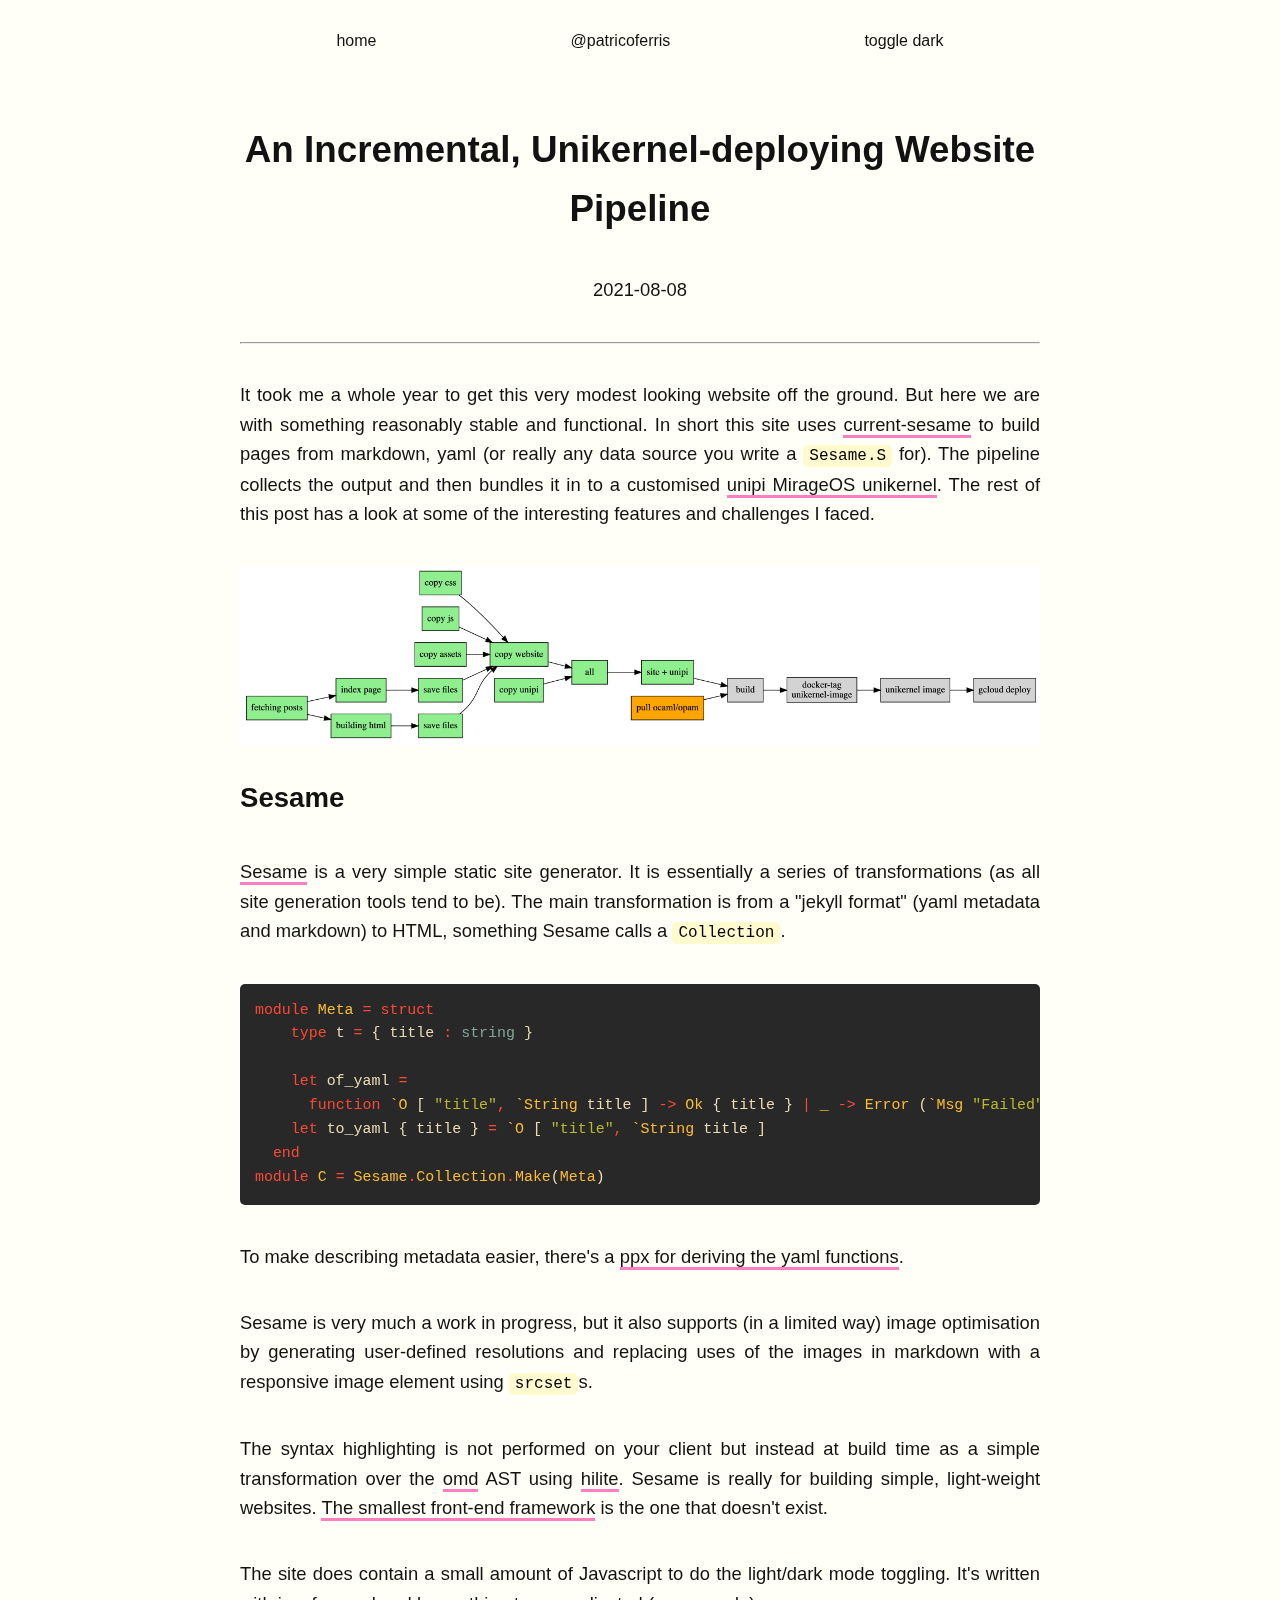
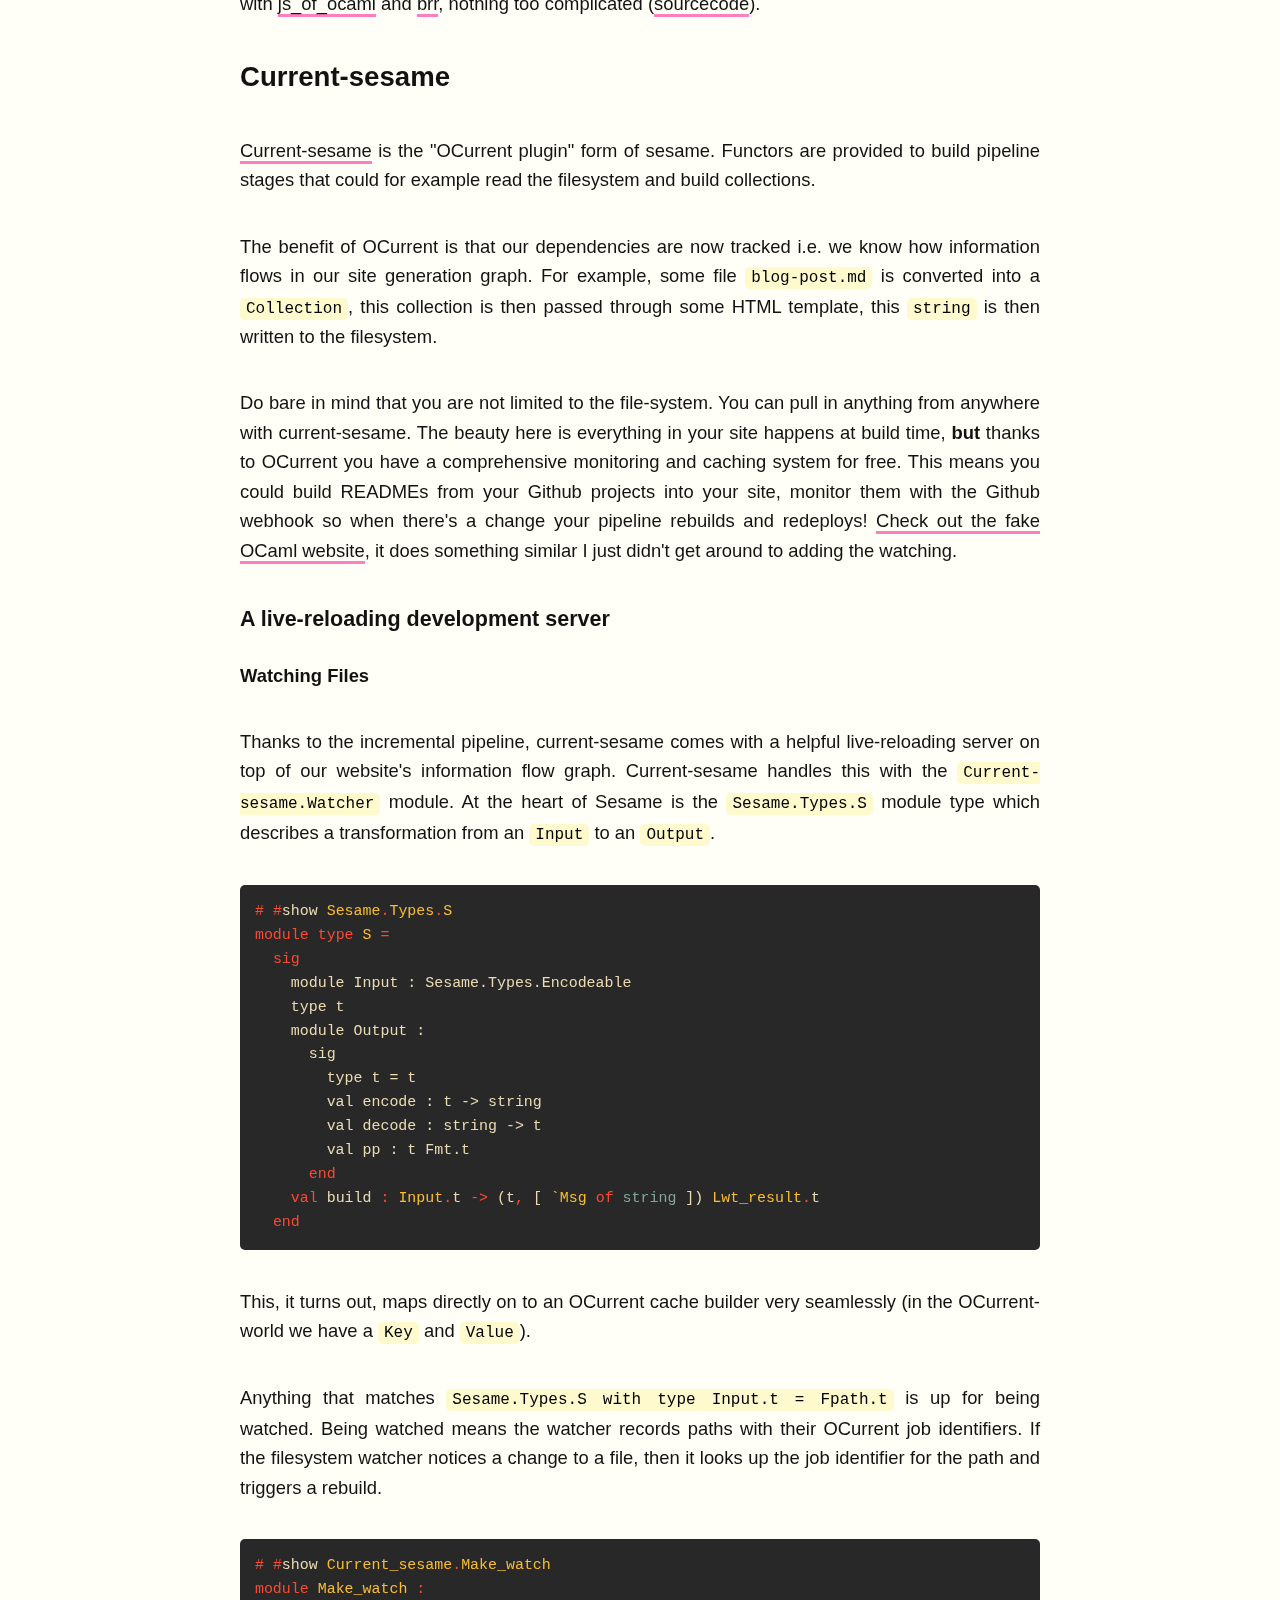
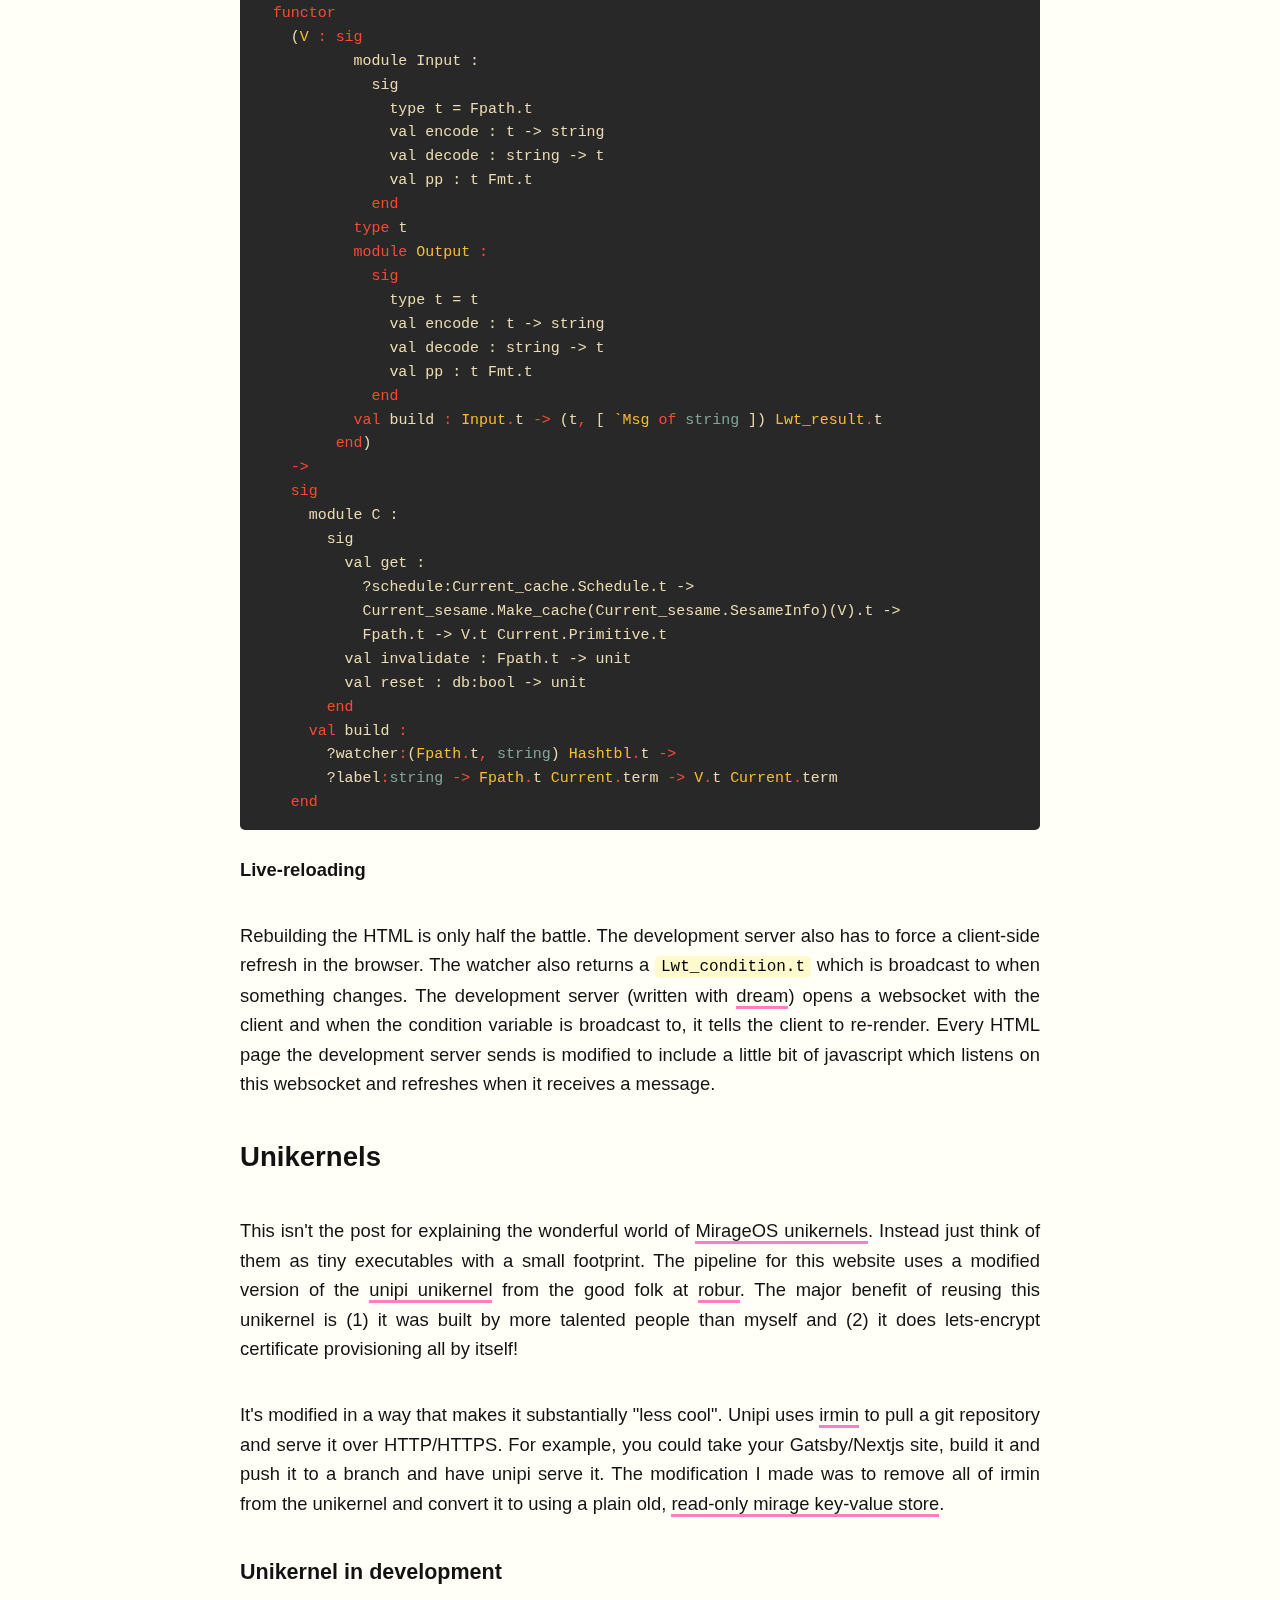
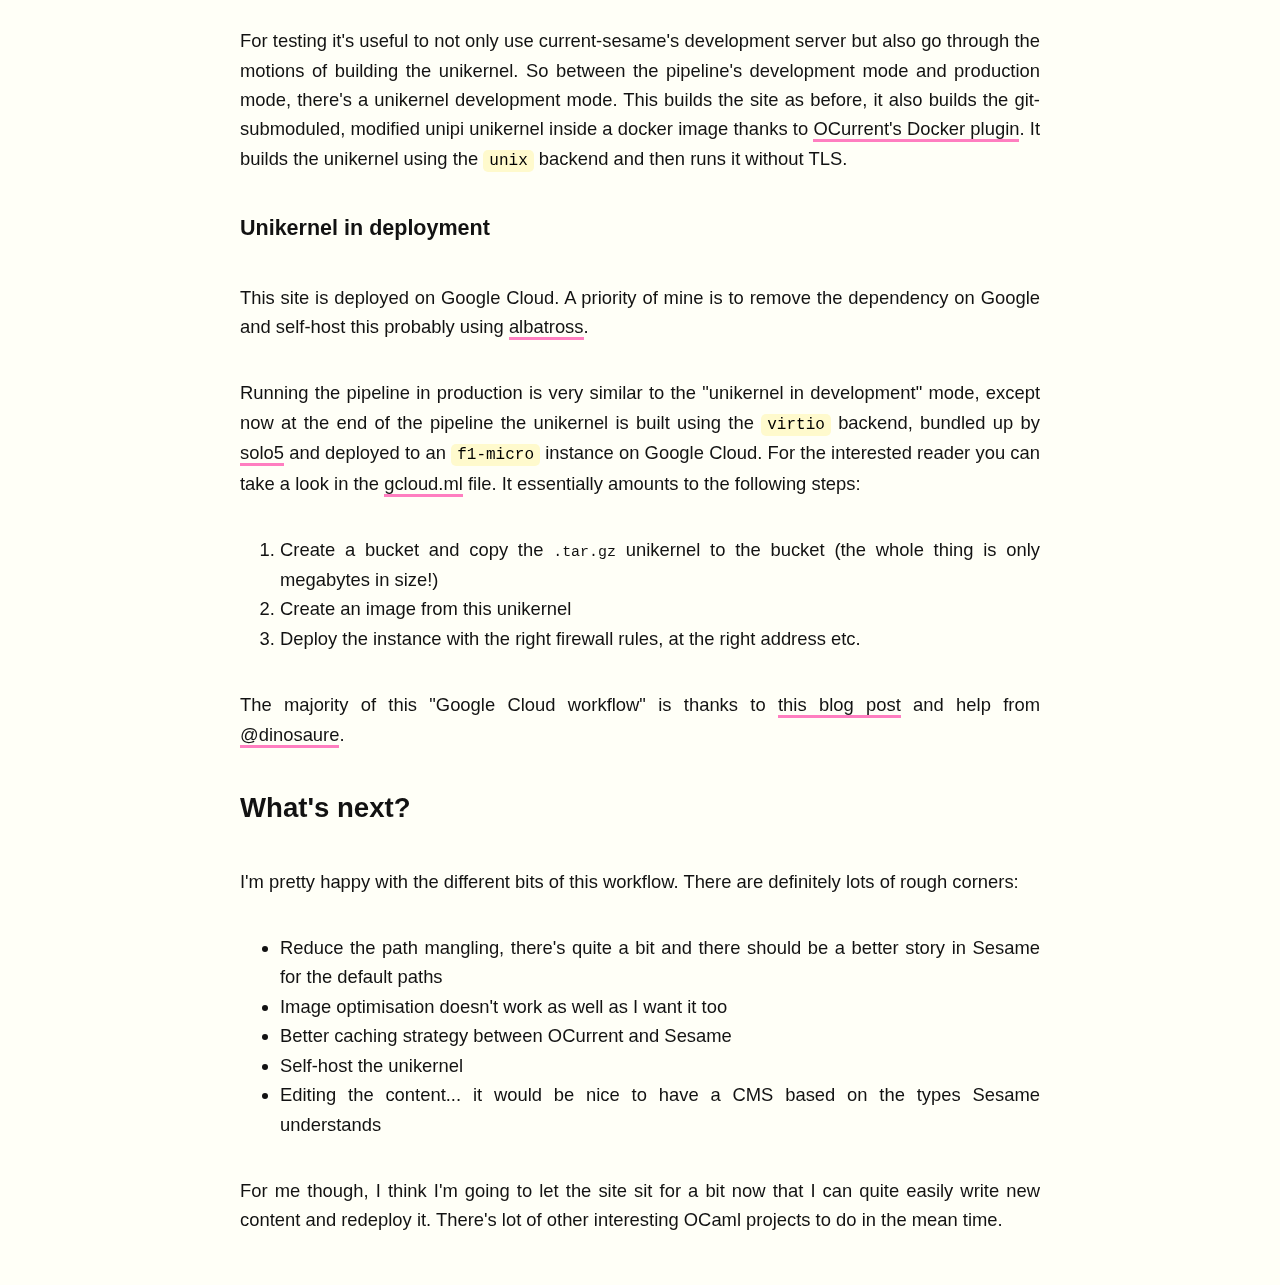
==== posts/site/index.html @ a673a971 "update live site" ====
<!DOCTYPE html>
<html lang="en">
  <head>
    <meta charset="UTF-8">
    <meta name="viewport" content="width=device-width, initial-scale=1.0">
    <meta name="description" content="A detailed look at how you are able read this description.">
    <script defer="defer" src="/js/main.js"></script> 
    <link rel="stylesheet" href="/main.css" />
    <title>An Incremental, Unikernel-deploying Website Pipeline</title>
  </head>
  <body>
    <script src="/js/root.js"></script> 
    <div class='nav'>
      <a class='title' href='/'>home</a>
      <a class='title' href='https://twitter.com/patricoferris'>@patricoferris</a>
      <a href='#' id='toggle' class='title'>toggle dark</a>
    </div>
    <div class="content">
  <div style="text-align: center;">
    <h1 class="h1-title">An Incremental, Unikernel-deploying Website Pipeline</h1>
    <p class="date">2021-08-08</p>
    <hr>
  </div>
  <div class="content-body">
    <p>It took me a whole year to get this very modest looking website off the ground. But here
we are with something reasonably stable and functional. In short this site uses <a href="https://github.com/patricoferris/sesame">current-sesame</a>
to build pages from markdown, yaml (or really any data source you write a <code>Sesame.S</code> for).
The pipeline collects the output and then bundles it in to a customised <a href="https://github.com/robur/unipi">unipi MirageOS unikernel</a>. The rest
of this post has a look at some of the interesting features and challenges I faced.</p>
<img width="100%" alt="An OCurrent pipeline showing the information flow for this website. First the HTML is built, then the unikernel before deploying it" src="/assets/pipeline.png" />
<h2>Sesame</h2>
<p><a href="https://github.com/patricoferris/sesame">Sesame</a> is a very simple static site generator. It is essentially
a series of transformations (as all site generation tools tend to be). The main transformation is from
a &quot;jekyll format&quot; (yaml metadata and markdown) to HTML, something Sesame calls a <code>Collection</code>.</p>
<pre><code><span class="ocaml-keyword">module</span><span class="ocaml-source"> </span><span class="ocaml-constant-language">Meta</span><span class="ocaml-source"> </span><span class="ocaml-keyword-operator">=</span><span class="ocaml-source"> </span><span class="ocaml-keyword">struct</span><span class="ocaml-source">
</span><span class="ocaml-source">    </span><span class="ocaml-keyword">type</span><span class="ocaml-source"> </span><span class="ocaml-source">t</span><span class="ocaml-source"> </span><span class="ocaml-keyword-operator">=</span><span class="ocaml-source"> { </span><span class="ocaml-source">title</span><span class="ocaml-source"> </span><span class="ocaml-keyword">:</span><span class="ocaml-source"> </span><span class="ocaml-support">string</span><span class="ocaml-source"> }
</span><span class="ocaml-source">
</span><span class="ocaml-source">    </span><span class="ocaml-keyword">let </span><span class="ocaml-entity-name">of_yaml</span><span class="ocaml-source"> </span><span class="ocaml-keyword-operator">=</span><span class="ocaml-source"> 
</span><span class="ocaml-source">      </span><span class="ocaml-keyword">function</span><span class="ocaml-source"> </span><span class="ocaml-constant-language">`O</span><span class="ocaml-source"> </span><span class="ocaml-source">[</span><span class="ocaml-source"> </span><span class="ocaml-string-quoted">&quot;</span><span class="ocaml-string-quoted">title</span><span class="ocaml-string-quoted">&quot;</span><span class="ocaml-keyword">,</span><span class="ocaml-source"> </span><span class="ocaml-constant-language">`String</span><span class="ocaml-source"> </span><span class="ocaml-source">title</span><span class="ocaml-source"> </span><span class="ocaml-source">]</span><span class="ocaml-source"> </span><span class="ocaml-keyword-operator">-&gt;</span><span class="ocaml-source"> </span><span class="ocaml-constant-language">Ok</span><span class="ocaml-source"> { </span><span class="ocaml-source">title</span><span class="ocaml-source"> } </span><span class="ocaml-keyword">|</span><span class="ocaml-source"> </span><span class="ocaml-constant-language">_</span><span class="ocaml-source"> </span><span class="ocaml-keyword-operator">-&gt;</span><span class="ocaml-source"> </span><span class="ocaml-constant-language">Error</span><span class="ocaml-source"> </span><span class="ocaml-source">(</span><span class="ocaml-constant-language">`Msg</span><span class="ocaml-source"> </span><span class="ocaml-string-quoted">&quot;</span><span class="ocaml-string-quoted">Failed</span><span class="ocaml-string-quoted">&quot;</span><span class="ocaml-source">)</span><span class="ocaml-source">
</span><span class="ocaml-source">    </span><span class="ocaml-keyword">let </span><span class="ocaml-entity-name">to_yaml</span><span class="ocaml-source"> </span><span class="ocaml-source">{ </span><span class="ocaml-source">title</span><span class="ocaml-source"> } </span><span class="ocaml-keyword-operator">=</span><span class="ocaml-source"> </span><span class="ocaml-constant-language">`O</span><span class="ocaml-source"> </span><span class="ocaml-source">[</span><span class="ocaml-source"> </span><span class="ocaml-string-quoted">&quot;</span><span class="ocaml-string-quoted">title</span><span class="ocaml-string-quoted">&quot;</span><span class="ocaml-keyword">,</span><span class="ocaml-source"> </span><span class="ocaml-constant-language">`String</span><span class="ocaml-source"> </span><span class="ocaml-source">title</span><span class="ocaml-source"> </span><span class="ocaml-source">]</span><span class="ocaml-source">
</span><span class="ocaml-source">  </span><span class="ocaml-keyword">end</span><span class="ocaml-source">
</span><span class="ocaml-keyword">module</span><span class="ocaml-source"> </span><span class="ocaml-constant-language">C</span><span class="ocaml-source"> </span><span class="ocaml-keyword-operator">=</span><span class="ocaml-source"> </span><span class="ocaml-constant-language">Sesame</span><span class="ocaml-keyword">.</span><span class="ocaml-constant-language">Collection</span><span class="ocaml-keyword">.</span><span class="ocaml-constant-language">Make</span><span class="ocaml-source">(</span><span class="ocaml-constant-language">Meta</span><span class="ocaml-source">)</span><span class="ocaml-source">
</span></code></pre><p>To make describing metadata easier, there's a <a href="https://github.com/patricoferris/ppx_deriving_yaml">ppx for deriving the yaml functions</a>.</p>
<p>Sesame is very much a work in progress, but it also supports (in a limited way) image optimisation by generating user-defined
resolutions and replacing uses of the images in markdown with a responsive image element using <code>srcset</code>s.</p>
<p>The syntax highlighting is not performed on your client but instead at build time as a simple transformation over the <a href="https://github.com/ocaml/omd">omd</a>
AST using <a href="https://github.com/patricoferris/hilite">hilite</a>. Sesame is really for building simple, light-weight websites. <a href="https://medium.com/dailyjs/a-realworld-comparison-of-front-end-frameworks-2020-4e50655fe4c1">The smallest front-end framework</a> is the one that doesn't exist.</p>
<p>The site does contain a small amount of Javascript to do the light/dark mode toggling. It's written with <a href="https://github.com/ocsigen/js_of_ocaml">js_of_ocaml</a> and <a href="https://erratique.ch/software/brr">brr</a>, nothing too complicated (<a href="https://github.com/patricoferris/patricoferris-www/tree/main/src/js">sourcecode</a>).</p>
<h2>Current-sesame</h2>
<p><a href="https://github.com/patricoferris/sesame">Current-sesame</a> is the &quot;OCurrent plugin&quot; form of sesame. Functors are provided
to build pipeline stages that could for example read the filesystem and build collections.</p>
<p>The benefit of OCurrent is that our dependencies are now tracked i.e. we know how information flows in our site generation
graph. For example, some file <code>blog-post.md</code> is converted into a <code>Collection</code>, this collection is then passed through
some HTML template, this <code>string</code> is then written to the filesystem.</p>
<p>Do bare in mind that you are not limited to the file-system. You can pull in anything from anywhere with current-sesame. The beauty
here is everything in your site happens at build time, <strong>but</strong> thanks to OCurrent you have a comprehensive monitoring and caching system for free.
This means you could build READMEs from your Github projects into your site, monitor them with the Github webhook so when there's a change
your pipeline rebuilds and redeploys! <a href="https://github.com/patricoferris/sesame/blob/main/example/ocaml/changes.ml">Check out the fake OCaml website</a>, it does something similar I just didn't get around to adding the watching.</p>
<h3>A live-reloading development server</h3>
<h4>Watching Files</h4>
<p>Thanks to the incremental pipeline, current-sesame comes with a helpful live-reloading server on top of our website's information flow graph.
Current-sesame handles this with the <code>Current-sesame.Watcher</code> module. At the heart of Sesame is the <code>Sesame.Types.S</code> module type which
describes a transformation from an <code>Input</code> to an <code>Output</code>.</p>
<pre><code><span class="ocaml-keyword">#</span><span class="ocaml-source"> </span><span class="ocaml-keyword">#</span><span class="ocaml-source">show</span><span class="ocaml-source"> </span><span class="ocaml-constant-language">Sesame</span><span class="ocaml-keyword">.</span><span class="ocaml-constant-language">Types</span><span class="ocaml-keyword">.</span><span class="ocaml-constant-language">S</span><span class="ocaml-source">
</span><span class="ocaml-keyword">module</span><span class="ocaml-source"> </span><span class="ocaml-keyword">type</span><span class="ocaml-source"> </span><span class="ocaml-constant-language">S</span><span class="ocaml-source"> </span><span class="ocaml-keyword-operator">=</span><span class="ocaml-source">
</span><span class="ocaml-source">  </span><span class="ocaml-keyword">sig</span><span class="ocaml-source">
</span><span class="ocaml-source">    module Input : Sesame.Types.Encodeable
</span><span class="ocaml-source">    type t
</span><span class="ocaml-source">    module Output :
</span><span class="ocaml-source">      sig
</span><span class="ocaml-source">        type t = t
</span><span class="ocaml-source">        val encode : t -&gt; string
</span><span class="ocaml-source">        val decode : string -&gt; t
</span><span class="ocaml-source">        val pp : t Fmt.t
</span><span class="ocaml-source">      </span><span class="ocaml-keyword">end</span><span class="ocaml-source">
</span><span class="ocaml-source">    </span><span class="ocaml-keyword">val</span><span class="ocaml-source"> </span><span class="ocaml-source">build</span><span class="ocaml-source"> </span><span class="ocaml-keyword">:</span><span class="ocaml-source"> </span><span class="ocaml-constant-language">Input</span><span class="ocaml-keyword">.</span><span class="ocaml-source">t</span><span class="ocaml-source"> </span><span class="ocaml-keyword-operator">-&gt;</span><span class="ocaml-source"> </span><span class="ocaml-source">(</span><span class="ocaml-source">t</span><span class="ocaml-keyword">,</span><span class="ocaml-source"> </span><span class="ocaml-source">[</span><span class="ocaml-source"> </span><span class="ocaml-constant-language">`Msg</span><span class="ocaml-source"> </span><span class="ocaml-keyword">of</span><span class="ocaml-source"> </span><span class="ocaml-support">string</span><span class="ocaml-source"> </span><span class="ocaml-source">]</span><span class="ocaml-source">)</span><span class="ocaml-source"> </span><span class="ocaml-constant-language">Lwt_result</span><span class="ocaml-keyword">.</span><span class="ocaml-source">t</span><span class="ocaml-source">
</span><span class="ocaml-source">  </span><span class="ocaml-keyword">end</span><span class="ocaml-source">
</span></code></pre><p>This, it turns out, maps directly on to an OCurrent cache builder very seamlessly (in the OCurrent-world we have a <code>Key</code> and <code>Value</code>).</p>
<p>Anything that matches <code>Sesame.Types.S with type Input.t = Fpath.t</code> is up for being watched. Being watched means the watcher records paths with
their OCurrent job identifiers. If the filesystem watcher notices a change to a file, then it looks up the job identifier for the path
and triggers a rebuild.</p>
<pre><code><span class="ocaml-keyword">#</span><span class="ocaml-source"> </span><span class="ocaml-keyword">#</span><span class="ocaml-source">show</span><span class="ocaml-source"> </span><span class="ocaml-constant-language">Current_sesame</span><span class="ocaml-keyword">.</span><span class="ocaml-constant-language">Make_watch</span><span class="ocaml-source">
</span><span class="ocaml-keyword">module</span><span class="ocaml-source"> </span><span class="ocaml-constant-language">Make_watch</span><span class="ocaml-source"> </span><span class="ocaml-keyword">:</span><span class="ocaml-source">
</span><span class="ocaml-source">  </span><span class="ocaml-keyword">functor</span><span class="ocaml-source">
</span><span class="ocaml-source">    </span><span class="ocaml-source">(</span><span class="ocaml-constant-language">V</span><span class="ocaml-source"> </span><span class="ocaml-keyword">:</span><span class="ocaml-source"> </span><span class="ocaml-keyword">sig</span><span class="ocaml-source">
</span><span class="ocaml-source">           module Input :
</span><span class="ocaml-source">             sig
</span><span class="ocaml-source">               type t = Fpath.t
</span><span class="ocaml-source">               val encode : t -&gt; string
</span><span class="ocaml-source">               val decode : string -&gt; t
</span><span class="ocaml-source">               val pp : t Fmt.t
</span><span class="ocaml-source">             </span><span class="ocaml-keyword">end</span><span class="ocaml-source">
</span><span class="ocaml-source">           </span><span class="ocaml-keyword">type</span><span class="ocaml-source"> </span><span class="ocaml-source">t</span><span class="ocaml-source">
</span><span class="ocaml-source">           </span><span class="ocaml-keyword">module</span><span class="ocaml-source"> </span><span class="ocaml-constant-language">Output</span><span class="ocaml-source"> </span><span class="ocaml-keyword">:</span><span class="ocaml-source">
</span><span class="ocaml-source">             </span><span class="ocaml-keyword">sig</span><span class="ocaml-source">
</span><span class="ocaml-source">               type t = t
</span><span class="ocaml-source">               val encode : t -&gt; string
</span><span class="ocaml-source">               val decode : string -&gt; t
</span><span class="ocaml-source">               val pp : t Fmt.t
</span><span class="ocaml-source">             </span><span class="ocaml-keyword">end</span><span class="ocaml-source">
</span><span class="ocaml-source">           </span><span class="ocaml-keyword">val</span><span class="ocaml-source"> </span><span class="ocaml-source">build</span><span class="ocaml-source"> </span><span class="ocaml-keyword">:</span><span class="ocaml-source"> </span><span class="ocaml-constant-language">Input</span><span class="ocaml-keyword">.</span><span class="ocaml-source">t</span><span class="ocaml-source"> </span><span class="ocaml-keyword-operator">-&gt;</span><span class="ocaml-source"> </span><span class="ocaml-source">(</span><span class="ocaml-source">t</span><span class="ocaml-keyword">,</span><span class="ocaml-source"> </span><span class="ocaml-source">[</span><span class="ocaml-source"> </span><span class="ocaml-constant-language">`Msg</span><span class="ocaml-source"> </span><span class="ocaml-keyword">of</span><span class="ocaml-source"> </span><span class="ocaml-support">string</span><span class="ocaml-source"> </span><span class="ocaml-source">]</span><span class="ocaml-source">)</span><span class="ocaml-source"> </span><span class="ocaml-constant-language">Lwt_result</span><span class="ocaml-keyword">.</span><span class="ocaml-source">t</span><span class="ocaml-source">
</span><span class="ocaml-source">         </span><span class="ocaml-keyword">end</span><span class="ocaml-source">)</span><span class="ocaml-source">
</span><span class="ocaml-source">    </span><span class="ocaml-keyword-operator">-&gt;</span><span class="ocaml-source">
</span><span class="ocaml-source">    </span><span class="ocaml-keyword">sig</span><span class="ocaml-source">
</span><span class="ocaml-source">      module C :
</span><span class="ocaml-source">        sig
</span><span class="ocaml-source">          val get :
</span><span class="ocaml-source">            ?schedule:Current_cache.Schedule.t -&gt;
</span><span class="ocaml-source">            Current_sesame.Make_cache(Current_sesame.SesameInfo)(V).t -&gt;
</span><span class="ocaml-source">            Fpath.t -&gt; V.t Current.Primitive.t
</span><span class="ocaml-source">          val invalidate : Fpath.t -&gt; unit
</span><span class="ocaml-source">          val reset : db:bool -&gt; unit
</span><span class="ocaml-source">        </span><span class="ocaml-keyword">end</span><span class="ocaml-source">
</span><span class="ocaml-source">      </span><span class="ocaml-keyword">val</span><span class="ocaml-source"> </span><span class="ocaml-source">build</span><span class="ocaml-source"> </span><span class="ocaml-keyword">:</span><span class="ocaml-source">
</span><span class="ocaml-source">        ?</span><span class="ocaml-source">watcher</span><span class="ocaml-keyword">:</span><span class="ocaml-source">(</span><span class="ocaml-constant-language">Fpath</span><span class="ocaml-keyword">.</span><span class="ocaml-source">t</span><span class="ocaml-keyword">,</span><span class="ocaml-source"> </span><span class="ocaml-support">string</span><span class="ocaml-source">)</span><span class="ocaml-source"> </span><span class="ocaml-constant-language">Hashtbl</span><span class="ocaml-keyword">.</span><span class="ocaml-source">t</span><span class="ocaml-source"> </span><span class="ocaml-keyword-operator">-&gt;</span><span class="ocaml-source">
</span><span class="ocaml-source">        ?</span><span class="ocaml-source">label</span><span class="ocaml-keyword">:</span><span class="ocaml-support">string</span><span class="ocaml-source"> </span><span class="ocaml-keyword-operator">-&gt;</span><span class="ocaml-source"> </span><span class="ocaml-constant-language">Fpath</span><span class="ocaml-keyword">.</span><span class="ocaml-source">t</span><span class="ocaml-source"> </span><span class="ocaml-constant-language">Current</span><span class="ocaml-keyword">.</span><span class="ocaml-source">term</span><span class="ocaml-source"> </span><span class="ocaml-keyword-operator">-&gt;</span><span class="ocaml-source"> </span><span class="ocaml-constant-language">V</span><span class="ocaml-keyword">.</span><span class="ocaml-source">t</span><span class="ocaml-source"> </span><span class="ocaml-constant-language">Current</span><span class="ocaml-keyword">.</span><span class="ocaml-source">term</span><span class="ocaml-source">
</span><span class="ocaml-source">    </span><span class="ocaml-keyword">end</span><span class="ocaml-source">
</span></code></pre><h4>Live-reloading</h4>
<p>Rebuilding the HTML is only half the battle. The development server also has to force a client-side refresh in the browser. The watcher also
returns a <code>Lwt_condition.t</code> which is broadcast to when something changes. The development server (written with <a href="https://github.com/aantron/dream">dream</a>)
opens a websocket with the client and when the condition variable is broadcast to, it tells the client to re-render. Every HTML page the development
server sends is modified to include a little bit of javascript which listens on this websocket and refreshes when it receives a message.</p>
<h2>Unikernels</h2>
<p>This isn't the post for explaining the wonderful world of <a href="https://mirage.io">MirageOS unikernels</a>. Instead just think of them as tiny executables with a
small footprint. The pipeline for this website uses a modified version of the <a href="https://github.com/roburio/unipi">unipi unikernel</a> from the good folk at <a href="https://robur.io/">robur</a>. The major benefit of reusing this unikernel is (1) it was built by more talented people than myself and (2) it does lets-encrypt certificate provisioning all by itself!</p>
<p>It's modified in a way that makes it substantially &quot;less cool&quot;. Unipi uses <a href="https://irmin.org">irmin</a> to pull a git repository and serve it over HTTP/HTTPS. For example,
you could take your Gatsby/Nextjs site, build it and push it to a branch and have unipi serve it. The modification I made was to remove all of irmin from the unikernel
and convert it to using a plain old, <a href="https://github.com/patricoferris/unipi/tree/simple-kv">read-only mirage key-value store</a>.</p>
<h3>Unikernel in development</h3>
<p>For testing it's useful to not only use current-sesame's development server but also go through the motions of building the unikernel. So between the pipeline's development
mode and production mode, there's a unikernel development mode. This builds the site as before, it also builds the git-submoduled, modified unipi unikernel inside a docker image thanks to <a href="https://v3.ocaml.org/p/current_docker/0.5">OCurrent's Docker plugin</a>. It builds the unikernel using the <code>unix</code> backend and then runs it without TLS.</p>
<h3>Unikernel in deployment</h3>
<p>This site is deployed on Google Cloud. A priority of mine is to remove the dependency on Google and self-host this probably using <a href="https://github.com/roburio/albatross">albatross</a>.</p>
<p>Running the pipeline in production is very similar to the &quot;unikernel in development&quot; mode, except now at the end of the pipeline the unikernel is built using the <code>virtio</code> backend, bundled up by <a href="https://github.com/Solo5/solo5">solo5</a> and deployed to an <code>f1-micro</code> instance on Google Cloud. For the interested reader you can take a look in the <a href="https://github.com/patricoferris/patricoferris-www/blob/main/src/gcloud.ml">gcloud.ml</a> file. It essentially amounts to the following steps:</p>
<ol>
<li>Create a bucket and copy the <code>.tar.gz</code> unikernel to the bucket (the whole thing is only megabytes in size!)
</li>
<li>Create an image from this unikernel
</li>
<li>Deploy the instance with the right firewall rules, at the right address etc.
</li>
</ol>
<p>The majority of this &quot;Google Cloud workflow&quot; is thanks to <a href="https://www.riseos.com/blog/2016/09/13/continuously-deploying-mirage-unikernels-to-google-compute-engine-using-circle-ci.html">this blog post</a> and help from <a href="https://twitter.com/Dinoosaure">@dinosaure</a>.</p>
<h2>What's next?</h2>
<p>I'm pretty happy with the different bits of this workflow. There are definitely lots of rough corners:</p>
<ul>
<li>Reduce the path mangling, there's quite a bit and there should be a better story in Sesame for the default paths
</li>
<li>Image optimisation doesn't work as well as I want it too
</li>
<li>Better caching strategy between OCurrent and Sesame
</li>
<li>Self-host the unikernel
</li>
<li>Editing the content... it would be nice to have a CMS based on the types Sesame understands
</li>
</ul>
<p>For me though, I think I'm going to let the site sit for a bit now that I can quite easily write new content and redeploy it. There's lot of other interesting OCaml projects
to do in the mean time.</p>

  </div>
</div>
  </body>
</html>
---- main.css ----
@import url('https://rsms.me/inter/inter.css');
/* Basic Theme */
body {
  color: var(--font-color);
  background: var(--background-color);
}

/* CSS */
html { font-family: 'Inter', sans-serif; }
@supports (font-variation-settings: normal) {
  html { font-family: 'Inter var', sans-serif; }
}

.diagram-container {
  margin: 2em 0px;
  text-align: center;
}

.diagram-container a {
  border-bottom: none;
}

.diagram {
  filter: invert(var(--invert));
}

.content p {
  margin: 2em 0px;
}

.content {
  max-width: 800px;
  padding: 1.2em;
  margin: auto;
  font-size: 1.15em;
  text-rendering: optimizeLegibility;
  line-height: 1.6;
}

.content-body {
  text-align: justify;
}

.nav {
  display: flex;
  flex-direction: row;
  align-content: space-evenly;
  justify-content: space-evenly;
  padding: 1em;
  margin: 0px 10%;
}

.index {
  list-style-type: none;
  padding-inline: unset;
}

.index li {
  border: thin var(--font-color) solid;
  padding-left: 2em;
}

ul.toc {
  list-style-type: none;
}

li.toc-li {
  list-style: circle;
}

.footer-container {
  position: absolute;
  bottom: 0px;
}

.footer {
  text-align: right;
  padding: 0px 25%;
}

blockquote {
  padding: 2px 10px;
  border-radius: 2px;
  border-left: lightgrey thick solid;
}

.btn {
  padding: 0.5em;
  border: solid thin lightgrey;
  cursor: pointer;
}

a {
  text-decoration: none;
  color: var(--font-color);
  border-bottom: medium solid var(--accent-color);
}

p code {
  border-radius: 5px;
  background: lemonchiffon;
  color: black;
  font-size: large;
  padding: 2px 6px;
}

.nav .title {
  border-bottom: none;
  padding: 0.5em;
}

/** CODE STYLING **/
pre code {
  background-color: #282828;
  display: block;
  padding: 1em;
  overflow-x: auto;
  border-radius: 5px;
  color: #ebdbb2
}

span[class*='keyword'] {
  color: #fb4934
}

span[class*='constant'] {
  color: #fabd2f
}

span[class*='variable'] {
  color: #85ebeb;
  font-style: italic;
}

span[class*='support'] {
  color: #83a598;
}

span[class*='literal'] {
  color: #d3869b
}

span[class*='literal'] {
  color: #d3869b
}

span[class*='string'] {
  color: #b8bb26
}

span[class*='numeric'] {
  color: #ff5683
}
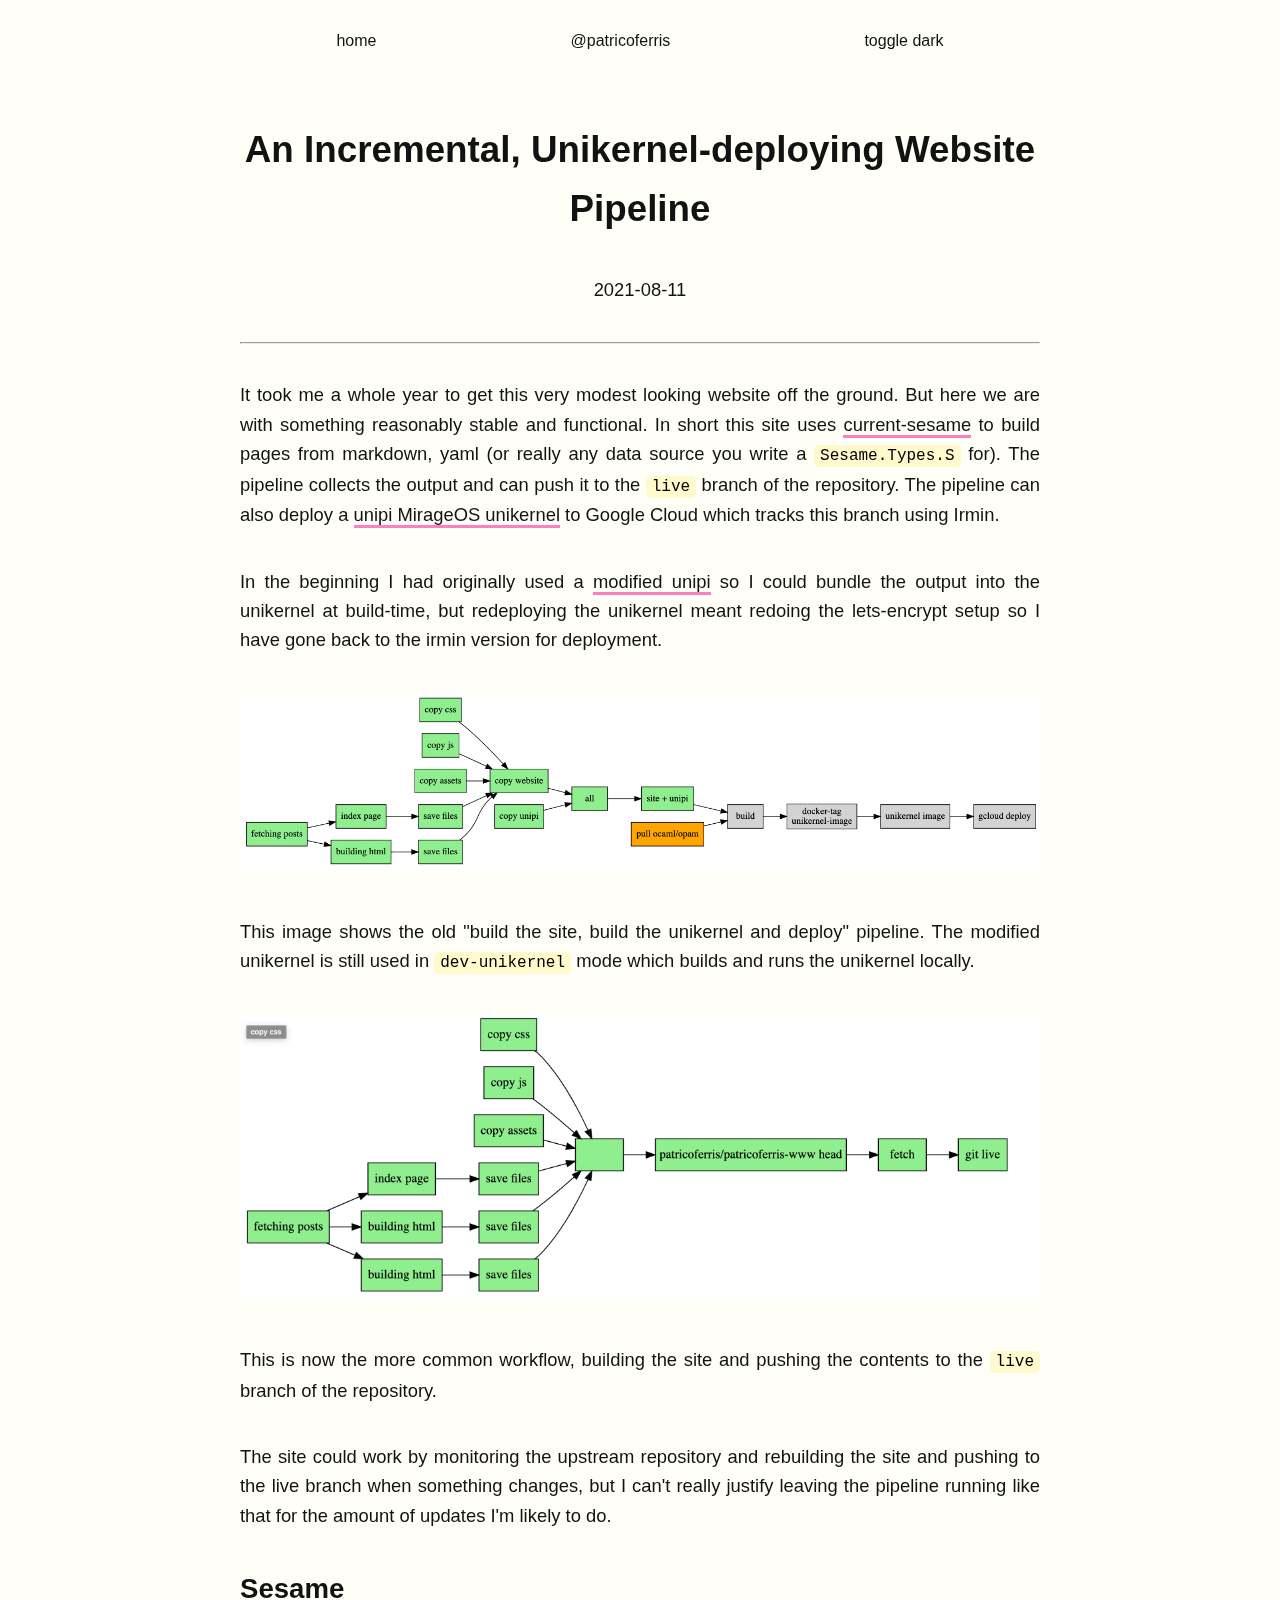
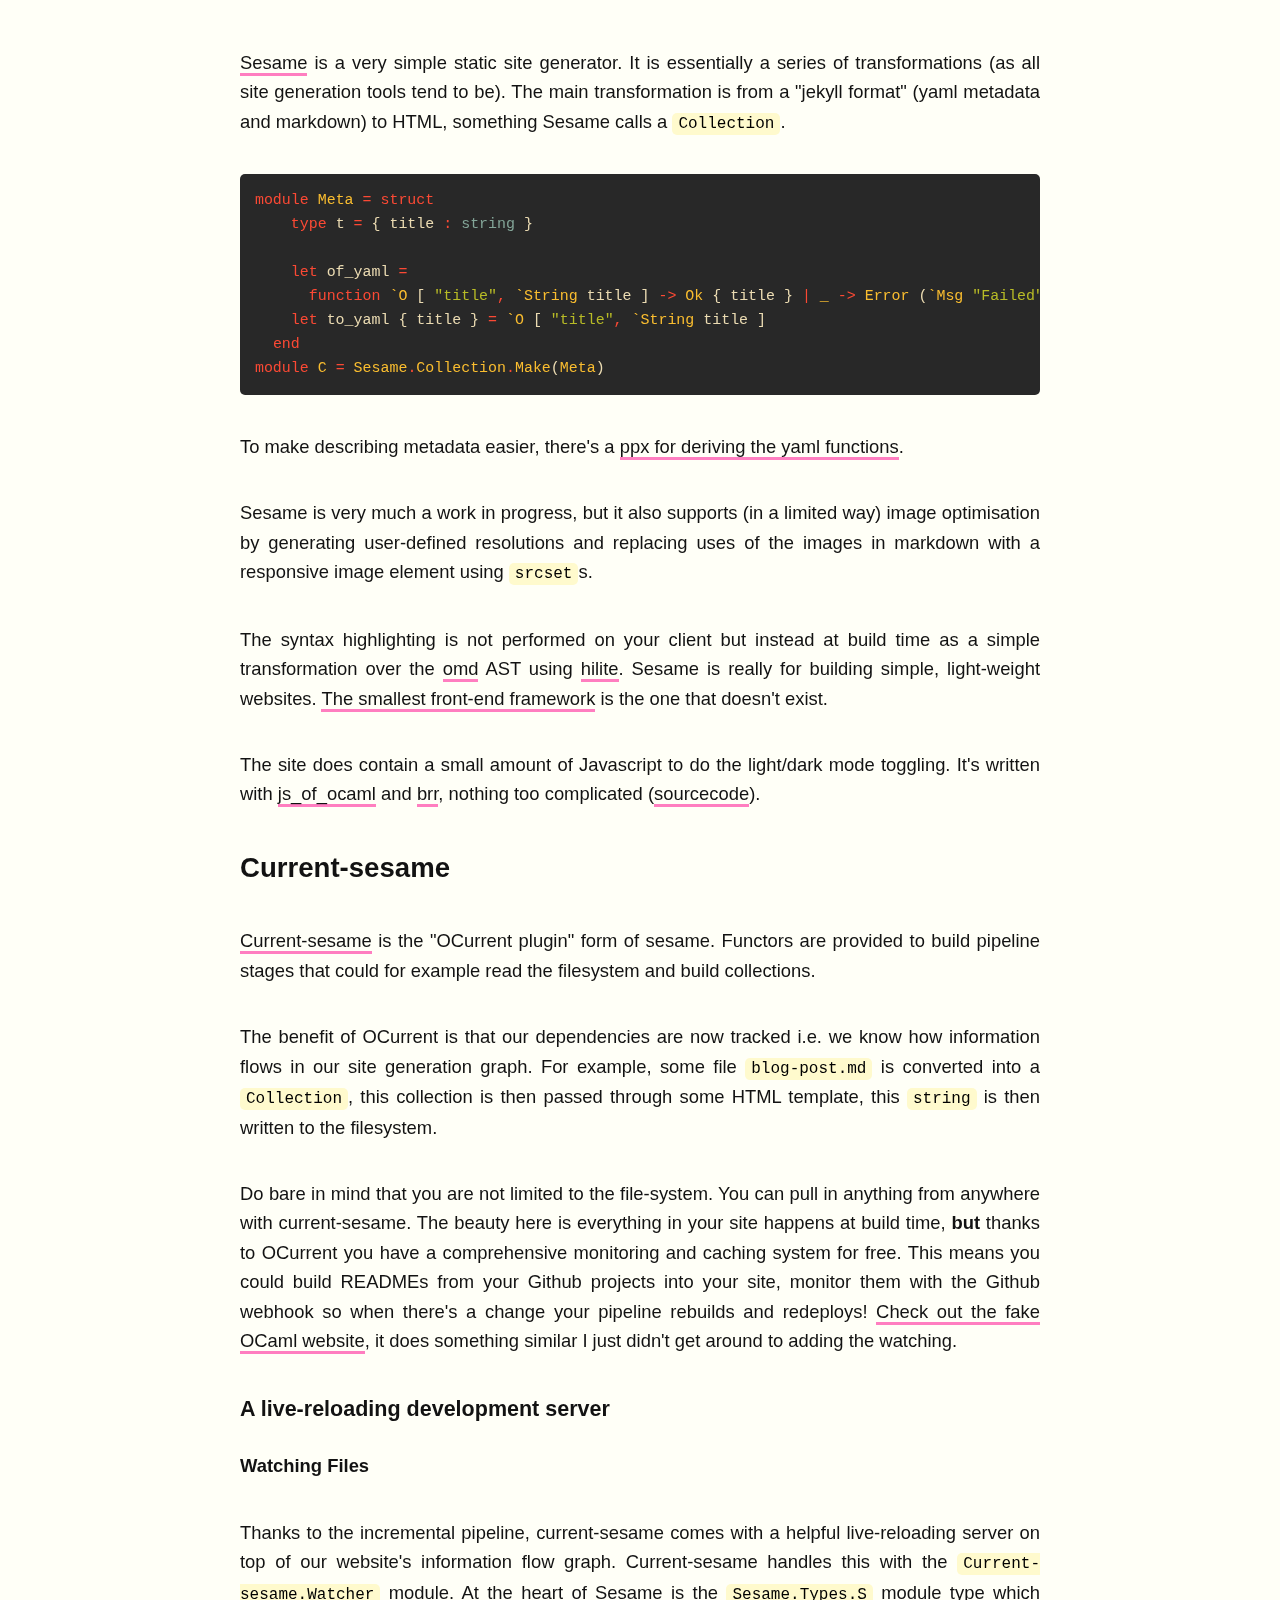
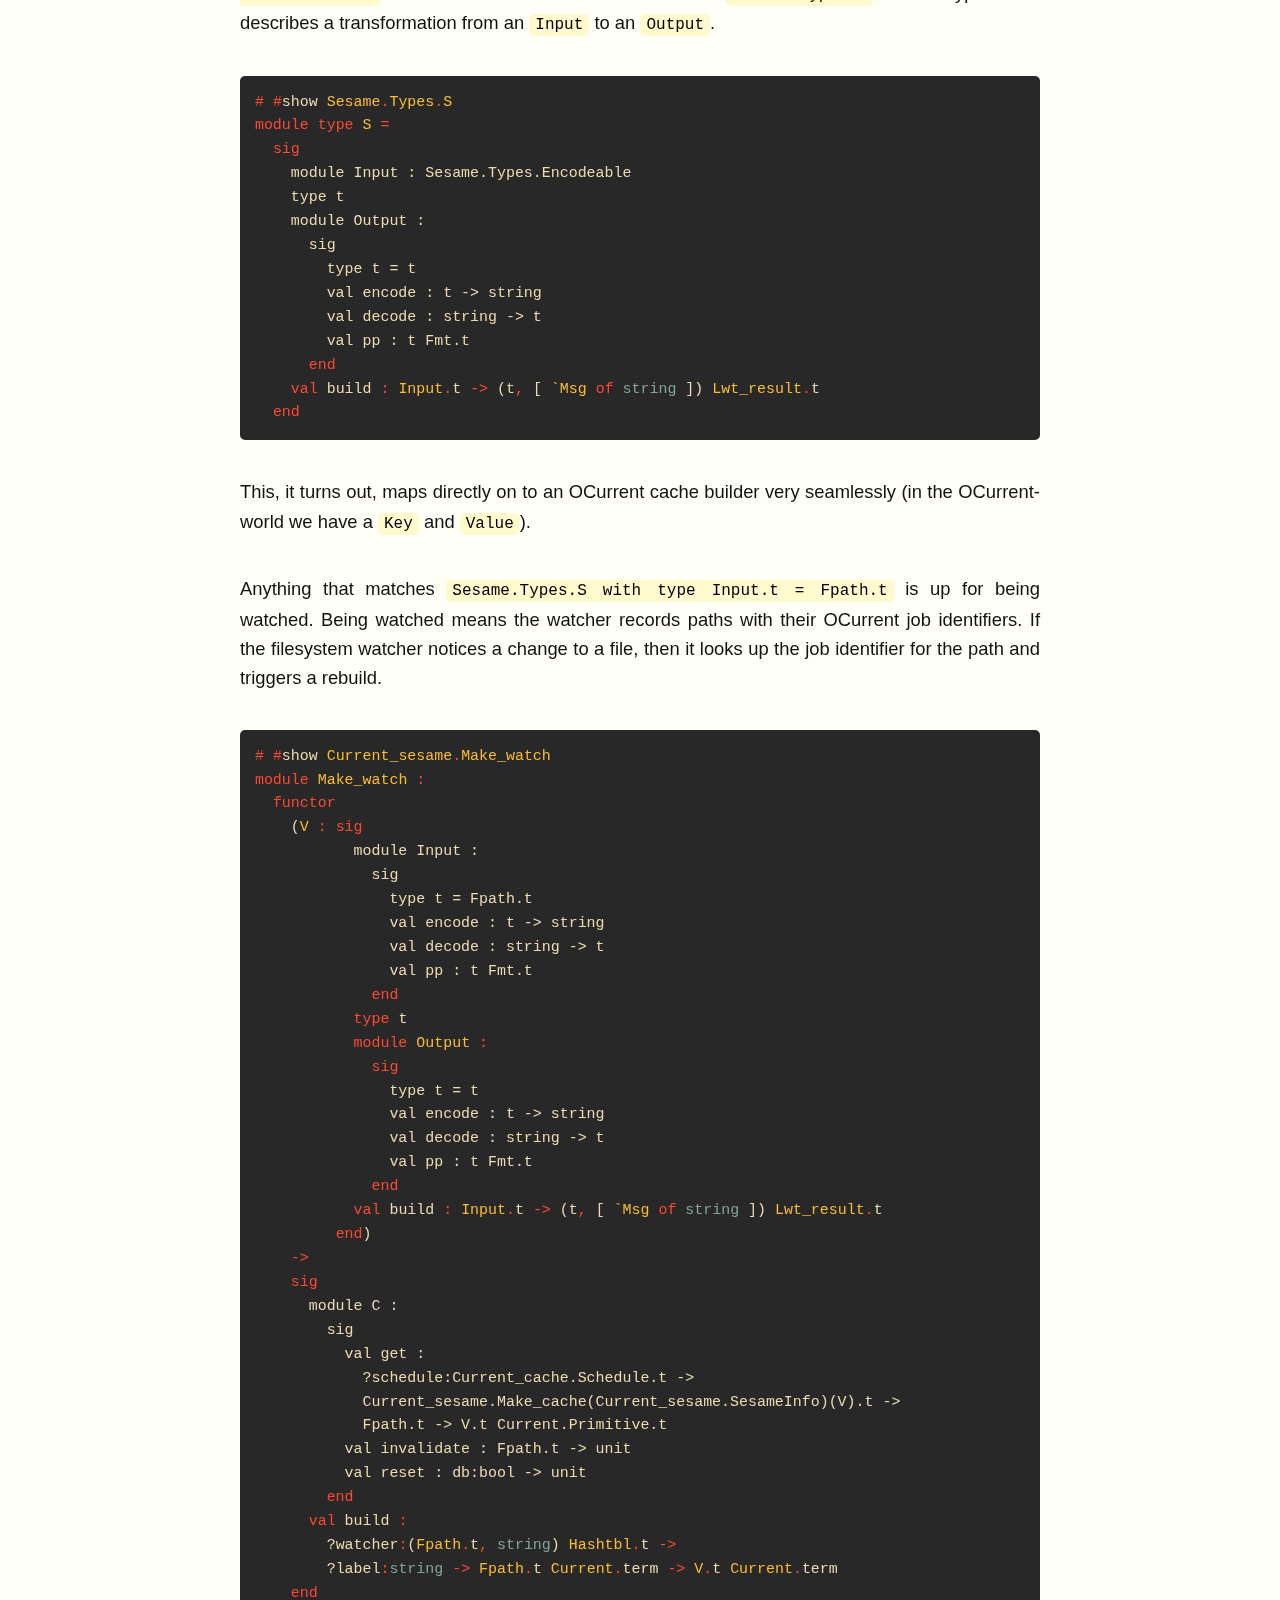
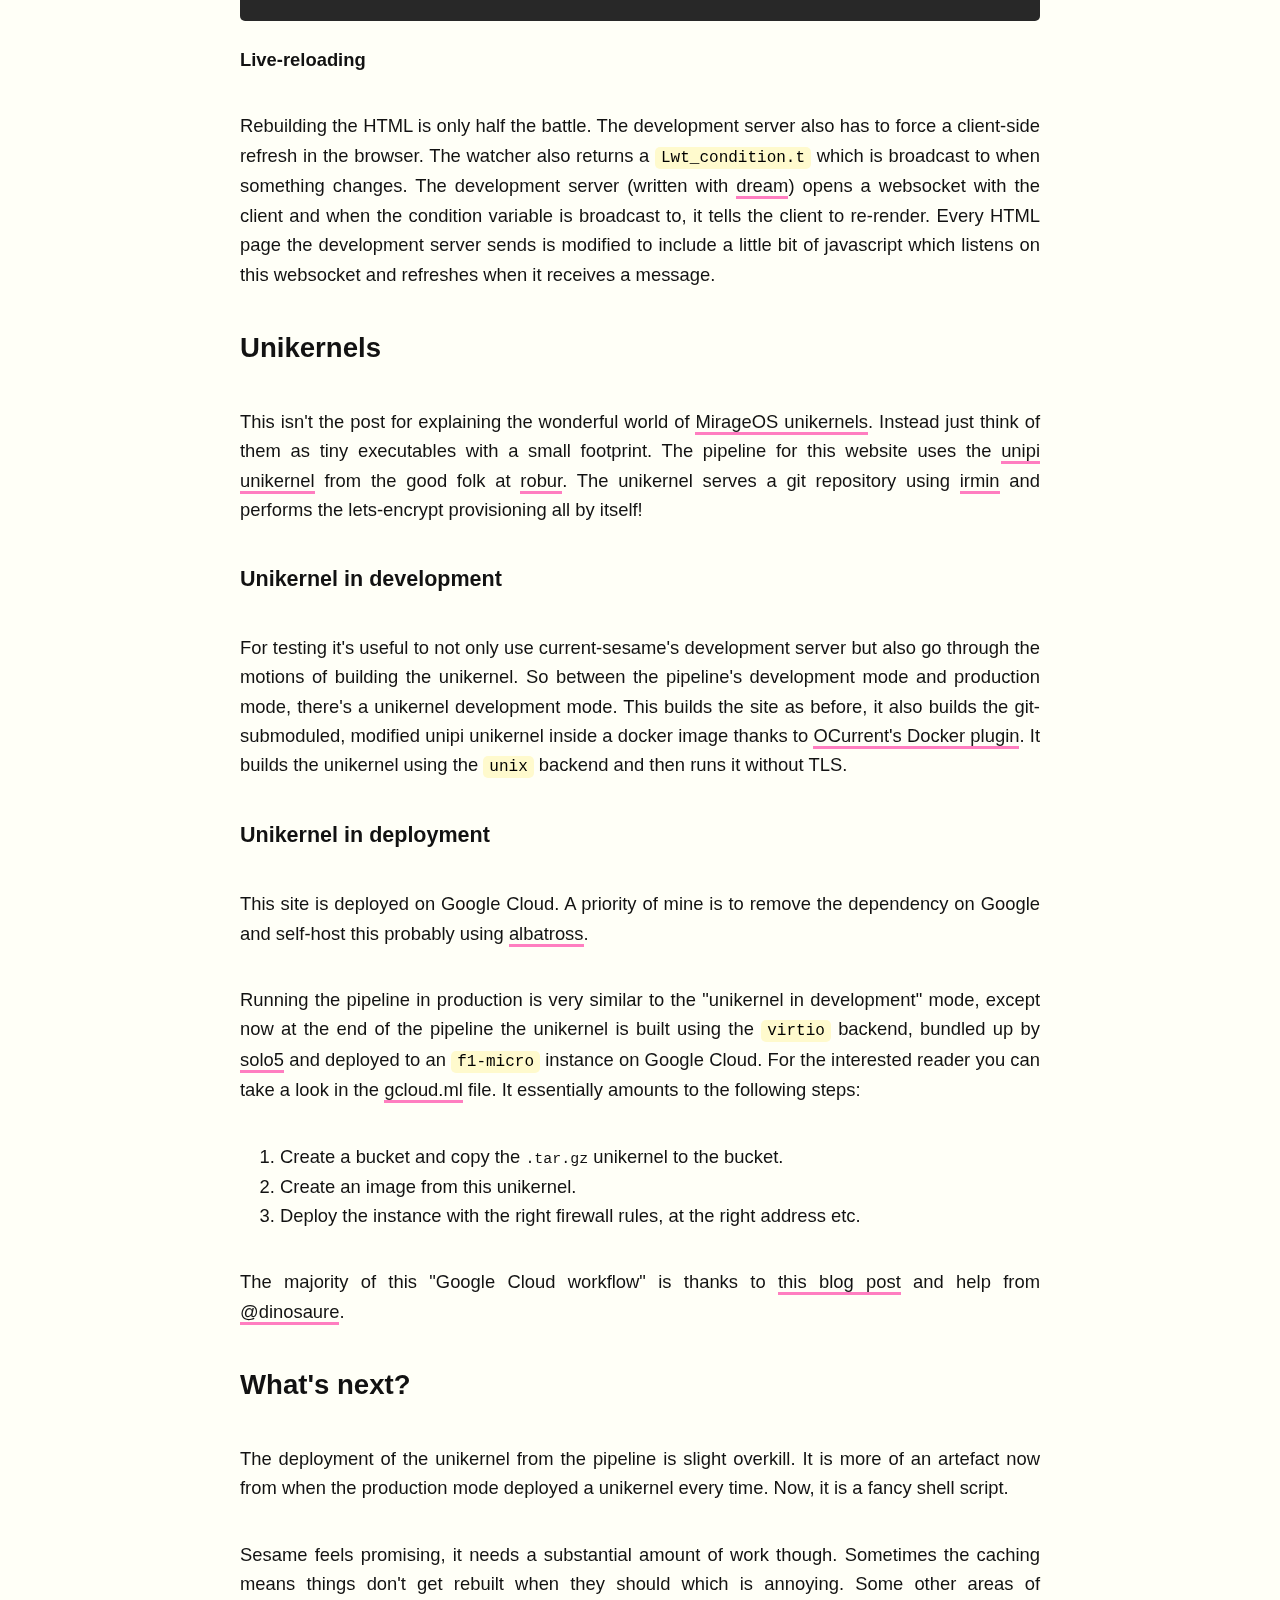
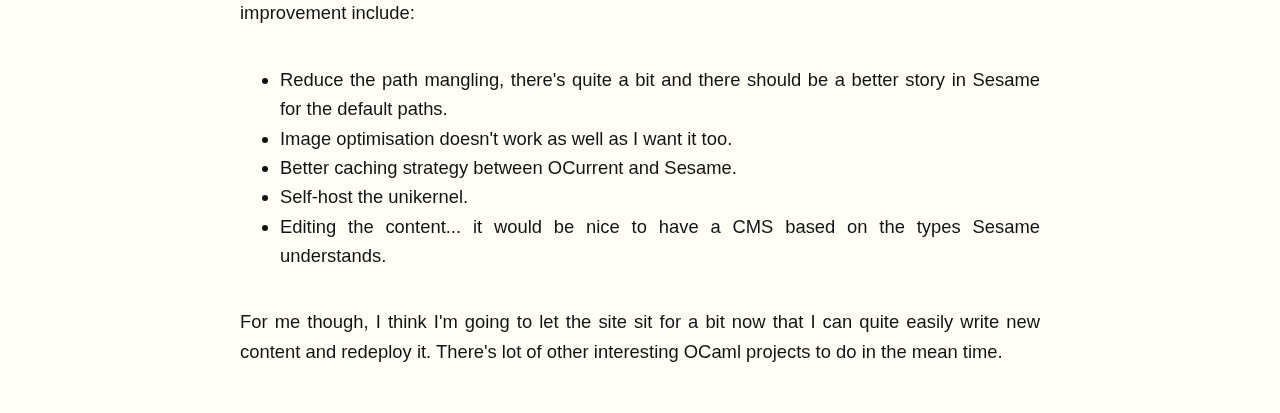
==== commit dba082ff: "update live site" ====
--- a/posts/site/index.html
+++ b/posts/site/index.html
@@ -18,20 +18,20 @@
     <div class="content">
   <div style="text-align: center;">
     <h1 class="h1-title">An Incremental, Unikernel-deploying Website Pipeline</h1>
-    <p class="date">2021-08-08</p>
+    <p class="date">2021-08-11</p>
     <hr>
   </div>
   <div class="content-body">
-    <p>It took me a whole year to get this very modest looking website off the ground. But here
-we are with something reasonably stable and functional. In short this site uses <a href="https://github.com/patricoferris/sesame">current-sesame</a>
-to build pages from markdown, yaml (or really any data source you write a <code>Sesame.S</code> for).
-The pipeline collects the output and then bundles it in to a customised <a href="https://github.com/robur/unipi">unipi MirageOS unikernel</a>. The rest
-of this post has a look at some of the interesting features and challenges I faced.</p>
-<img width="100%" alt="An OCurrent pipeline showing the information flow for this website. First the HTML is built, then the unikernel before deploying it" src="/assets/pipeline.png" />
+    <p>It took me a whole year to get this very modest looking website off the ground. But here we are with something reasonably stable and functional. In short this site uses <a href="https://github.com/patricoferris/sesame">current-sesame</a>
+to build pages from markdown, yaml (or really any data source you write a <code>Sesame.Types.S</code> for). The pipeline collects the output and can push it to the <code>live</code> branch of the repository. The pipeline can also deploy a <a href="https://github.com/robur/unipi">unipi MirageOS unikernel</a> to Google Cloud which tracks this branch using Irmin.</p>
+<p>In the beginning I had originally used a <a href="https://github.com/patricoferris/unipi/tree/simple-kv">modified unipi</a> so I could bundle the output into the unikernel at build-time, but redeploying the unikernel meant redoing the lets-encrypt setup so I have gone back to the irmin version for deployment.</p>
+<img width="100%" alt="An OCurrent pipeline showing the information flow for this website. First the HTML is built, then the unikernel before deploying it" src="/assets/pipeline-old.png" />
+<p>This image shows the old &quot;build the site, build the unikernel and deploy&quot; pipeline. The modified unikernel is still used in <code>dev-unikernel</code> mode which builds and runs the unikernel locally.</p>
+<img width="100%" alt="An OCurrent pipeline showing the website first being built before being pushed to the live branch" src="/assets/pipeline.png" />
+<p>This is now the more common workflow, building the site and pushing the contents to the <code>live</code> branch of the repository.</p>
+<p>The site could work by monitoring the upstream repository and rebuilding the site and pushing to the live branch when something changes, but I can't really justify leaving the pipeline running like that for the amount of updates I'm likely to do.</p>
 <h2>Sesame</h2>
-<p><a href="https://github.com/patricoferris/sesame">Sesame</a> is a very simple static site generator. It is essentially
-a series of transformations (as all site generation tools tend to be). The main transformation is from
-a &quot;jekyll format&quot; (yaml metadata and markdown) to HTML, something Sesame calls a <code>Collection</code>.</p>
+<p><a href="https://github.com/patricoferris/sesame">Sesame</a> is a very simple static site generator. It is essentially a series of transformations (as all site generation tools tend to be). The main transformation is from a &quot;jekyll format&quot; (yaml metadata and markdown) to HTML, something Sesame calls a <code>Collection</code>.</p>
 <pre><code><span class="ocaml-keyword">module</span><span class="ocaml-source"> </span><span class="ocaml-constant-language">Meta</span><span class="ocaml-source"> </span><span class="ocaml-keyword-operator">=</span><span class="ocaml-source"> </span><span class="ocaml-keyword">struct</span><span class="ocaml-source">
 </span><span class="ocaml-source">    </span><span class="ocaml-keyword">type</span><span class="ocaml-source"> </span><span class="ocaml-source">t</span><span class="ocaml-source"> </span><span class="ocaml-keyword-operator">=</span><span class="ocaml-source"> { </span><span class="ocaml-source">title</span><span class="ocaml-source"> </span><span class="ocaml-keyword">:</span><span class="ocaml-source"> </span><span class="ocaml-support">string</span><span class="ocaml-source"> }
 </span><span class="ocaml-source">
@@ -59,8 +59,7 @@
 <h3>A live-reloading development server</h3>
 <h4>Watching Files</h4>
 <p>Thanks to the incremental pipeline, current-sesame comes with a helpful live-reloading server on top of our website's information flow graph.
-Current-sesame handles this with the <code>Current-sesame.Watcher</code> module. At the heart of Sesame is the <code>Sesame.Types.S</code> module type which
-describes a transformation from an <code>Input</code> to an <code>Output</code>.</p>
+Current-sesame handles this with the <code>Current-sesame.Watcher</code> module. At the heart of Sesame is the <code>Sesame.Types.S</code> module type which describes a transformation from an <code>Input</code> to an <code>Output</code>.</p>
 <pre><code><span class="ocaml-keyword">#</span><span class="ocaml-source"> </span><span class="ocaml-keyword">#</span><span class="ocaml-source">show</span><span class="ocaml-source"> </span><span class="ocaml-constant-language">Sesame</span><span class="ocaml-keyword">.</span><span class="ocaml-constant-language">Types</span><span class="ocaml-keyword">.</span><span class="ocaml-constant-language">S</span><span class="ocaml-source">
 </span><span class="ocaml-keyword">module</span><span class="ocaml-source"> </span><span class="ocaml-keyword">type</span><span class="ocaml-source"> </span><span class="ocaml-constant-language">S</span><span class="ocaml-source"> </span><span class="ocaml-keyword-operator">=</span><span class="ocaml-source">
 </span><span class="ocaml-source">  </span><span class="ocaml-keyword">sig</span><span class="ocaml-source">
@@ -122,41 +121,37 @@
 server sends is modified to include a little bit of javascript which listens on this websocket and refreshes when it receives a message.</p>
 <h2>Unikernels</h2>
 <p>This isn't the post for explaining the wonderful world of <a href="https://mirage.io">MirageOS unikernels</a>. Instead just think of them as tiny executables with a
-small footprint. The pipeline for this website uses a modified version of the <a href="https://github.com/roburio/unipi">unipi unikernel</a> from the good folk at <a href="https://robur.io/">robur</a>. The major benefit of reusing this unikernel is (1) it was built by more talented people than myself and (2) it does lets-encrypt certificate provisioning all by itself!</p>
-<p>It's modified in a way that makes it substantially &quot;less cool&quot;. Unipi uses <a href="https://irmin.org">irmin</a> to pull a git repository and serve it over HTTP/HTTPS. For example,
-you could take your Gatsby/Nextjs site, build it and push it to a branch and have unipi serve it. The modification I made was to remove all of irmin from the unikernel
-and convert it to using a plain old, <a href="https://github.com/patricoferris/unipi/tree/simple-kv">read-only mirage key-value store</a>.</p>
+small footprint. The pipeline for this website uses the <a href="https://github.com/roburio/unipi">unipi unikernel</a> from the good folk at <a href="https://robur.io/">robur</a>. The unikernel serves a git repository using <a href="https://irmin.io">irmin</a> and performs the lets-encrypt provisioning all by itself!</p>
 <h3>Unikernel in development</h3>
-<p>For testing it's useful to not only use current-sesame's development server but also go through the motions of building the unikernel. So between the pipeline's development
-mode and production mode, there's a unikernel development mode. This builds the site as before, it also builds the git-submoduled, modified unipi unikernel inside a docker image thanks to <a href="https://v3.ocaml.org/p/current_docker/0.5">OCurrent's Docker plugin</a>. It builds the unikernel using the <code>unix</code> backend and then runs it without TLS.</p>
+<p>For testing it's useful to not only use current-sesame's development server but also go through the motions of building the unikernel. So between the pipeline's development mode and production mode, there's a unikernel development mode. This builds the site as before, it also builds the git-submoduled, modified unipi unikernel inside a docker image thanks to <a href="https://v3.ocaml.org/p/current_docker/0.5">OCurrent's Docker plugin</a>. It builds the unikernel using the <code>unix</code> backend and then runs it without TLS.</p>
 <h3>Unikernel in deployment</h3>
 <p>This site is deployed on Google Cloud. A priority of mine is to remove the dependency on Google and self-host this probably using <a href="https://github.com/roburio/albatross">albatross</a>.</p>
 <p>Running the pipeline in production is very similar to the &quot;unikernel in development&quot; mode, except now at the end of the pipeline the unikernel is built using the <code>virtio</code> backend, bundled up by <a href="https://github.com/Solo5/solo5">solo5</a> and deployed to an <code>f1-micro</code> instance on Google Cloud. For the interested reader you can take a look in the <a href="https://github.com/patricoferris/patricoferris-www/blob/main/src/gcloud.ml">gcloud.ml</a> file. It essentially amounts to the following steps:</p>
 <ol>
-<li>Create a bucket and copy the <code>.tar.gz</code> unikernel to the bucket (the whole thing is only megabytes in size!)
+<li>Create a bucket and copy the <code>.tar.gz</code> unikernel to the bucket.
 </li>
-<li>Create an image from this unikernel
+<li>Create an image from this unikernel.
 </li>
 <li>Deploy the instance with the right firewall rules, at the right address etc.
 </li>
 </ol>
 <p>The majority of this &quot;Google Cloud workflow&quot; is thanks to <a href="https://www.riseos.com/blog/2016/09/13/continuously-deploying-mirage-unikernels-to-google-compute-engine-using-circle-ci.html">this blog post</a> and help from <a href="https://twitter.com/Dinoosaure">@dinosaure</a>.</p>
 <h2>What's next?</h2>
-<p>I'm pretty happy with the different bits of this workflow. There are definitely lots of rough corners:</p>
+<p>The deployment of the unikernel from the pipeline is slight overkill. It is more of an artefact now from when the production mode deployed a unikernel every time. Now, it is a fancy shell script.</p>
+<p>Sesame feels promising, it needs a substantial amount of work though. Sometimes the caching means things don't get rebuilt when they should which is annoying. Some other areas of improvement include:</p>
 <ul>
-<li>Reduce the path mangling, there's quite a bit and there should be a better story in Sesame for the default paths
+<li>Reduce the path mangling, there's quite a bit and there should be a better story in Sesame for the default paths.
 </li>
-<li>Image optimisation doesn't work as well as I want it too
+<li>Image optimisation doesn't work as well as I want it too.
 </li>
-<li>Better caching strategy between OCurrent and Sesame
+<li>Better caching strategy between OCurrent and Sesame.
 </li>
-<li>Self-host the unikernel
+<li>Self-host the unikernel.
 </li>
-<li>Editing the content... it would be nice to have a CMS based on the types Sesame understands
+<li>Editing the content... it would be nice to have a CMS based on the types Sesame understands.
 </li>
 </ul>
-<p>For me though, I think I'm going to let the site sit for a bit now that I can quite easily write new content and redeploy it. There's lot of other interesting OCaml projects
-to do in the mean time.</p>
+<p>For me though, I think I'm going to let the site sit for a bit now that I can quite easily write new content and redeploy it. There's lot of other interesting OCaml projects to do in the mean time.</p>
 
   </div>
 </div>
